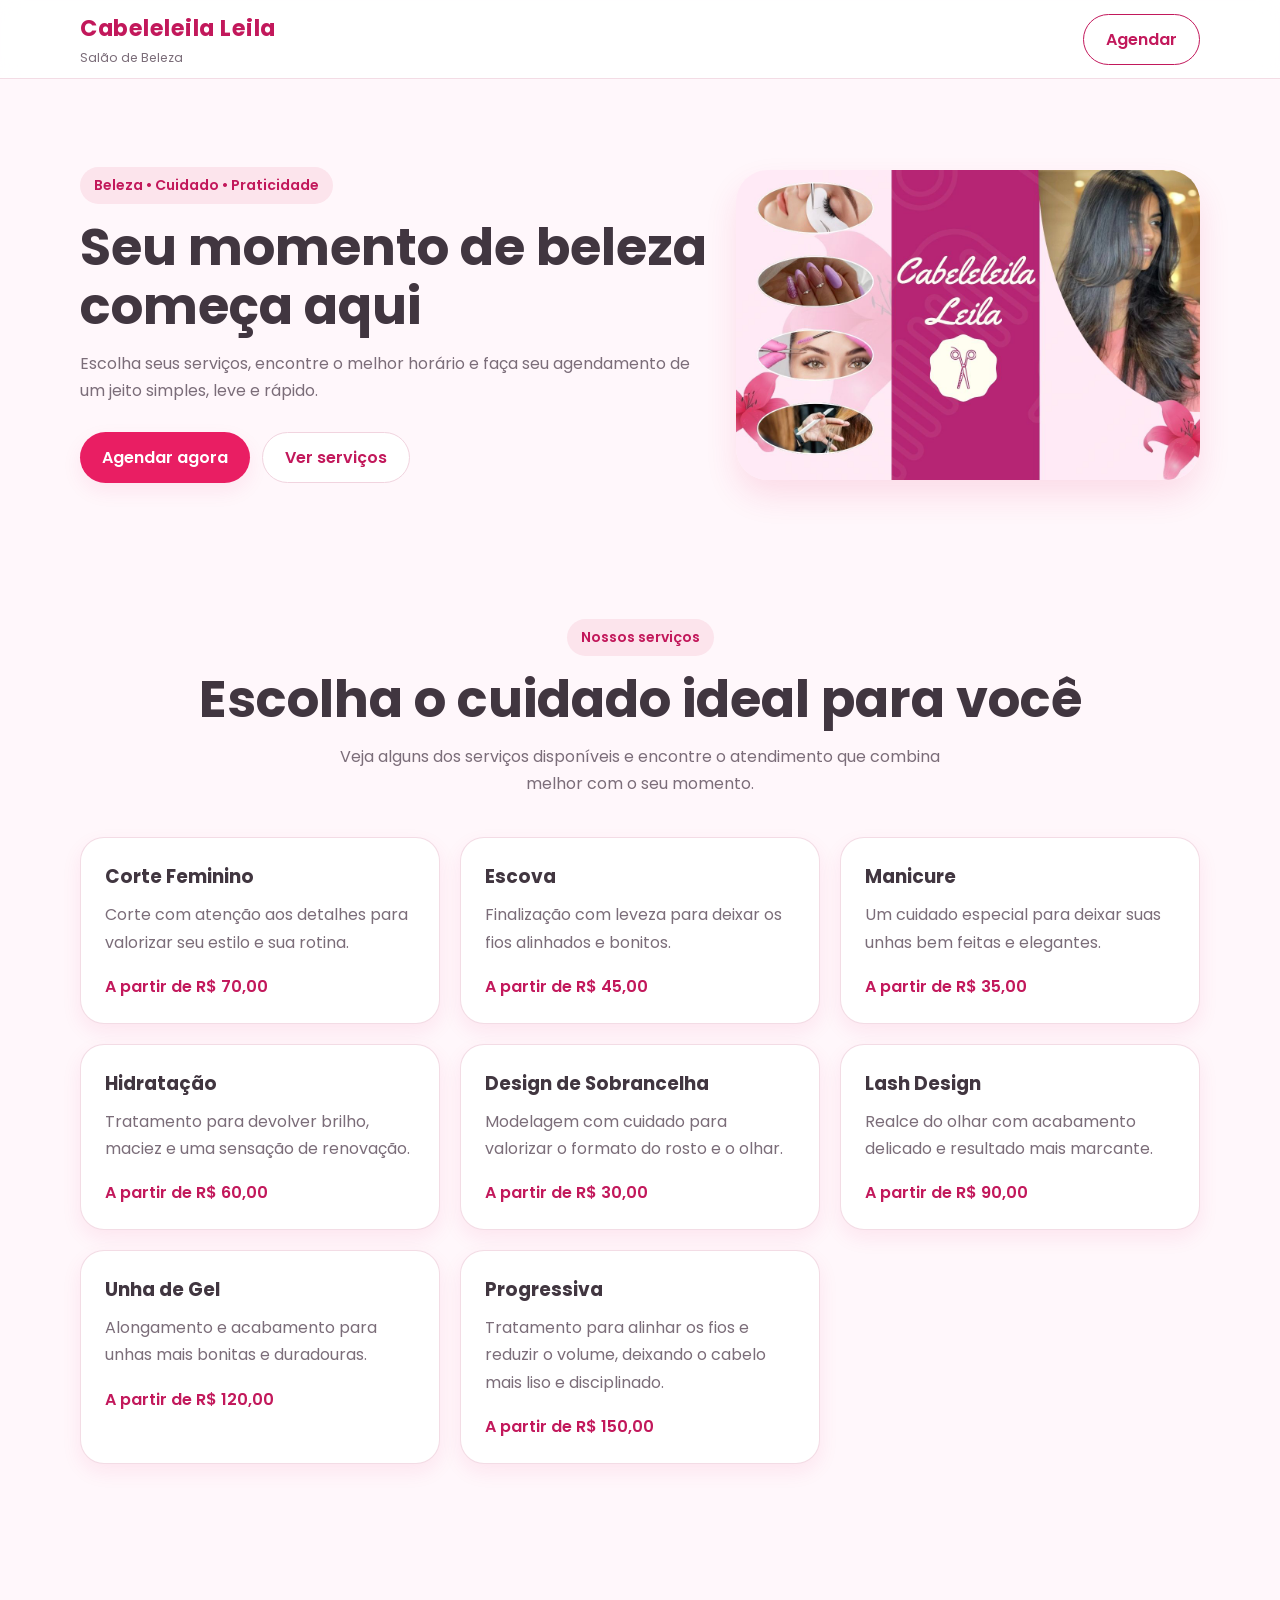
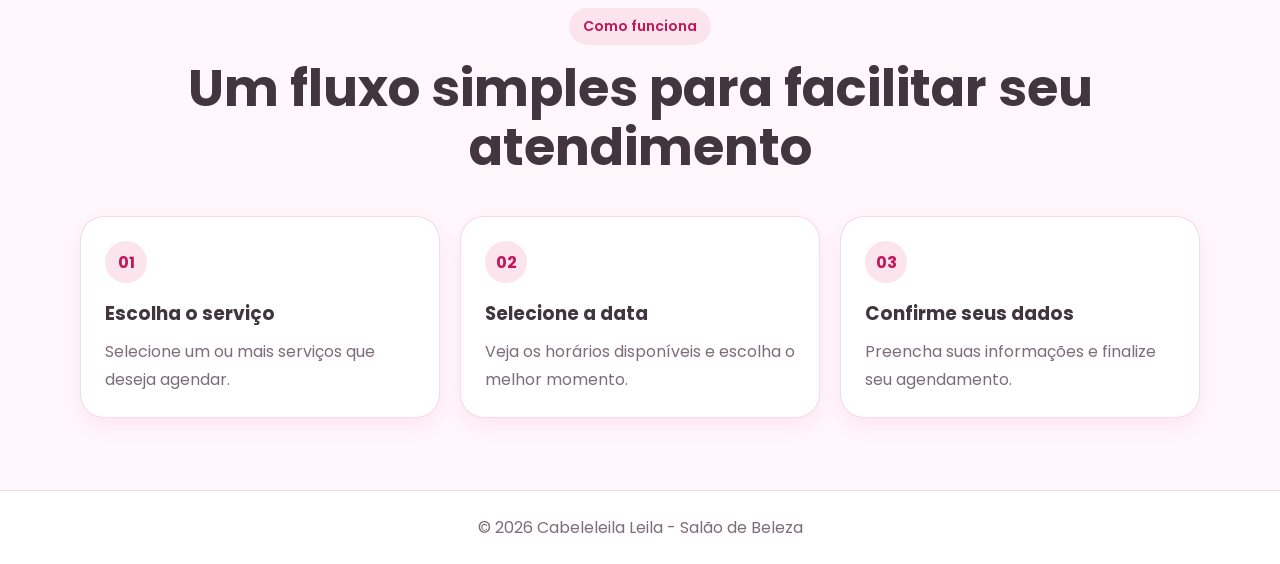
==== index.html @ 4f98e29b "Install and configure Vercel Speed Insights # Vercel Speed Insights Implementation  ## Summary Succe" ====
<!DOCTYPE html>
<html lang="pt-BR">
<head>
  <meta charset="UTF-8" />
  <meta name="viewport" content="width=device-width, initial-scale=1.0" />
  <title>Cabeleleila Leila - Salão de Beleza</title>

  <link rel="preconnect" href="https://fonts.googleapis.com" />
  <link rel="preconnect" href="https://fonts.gstatic.com" crossorigin />
  <link
    href="https://fonts.googleapis.com/css2?family=Poppins:wght@300;400;500;600;700&display=swap"
    rel="stylesheet"
  />

  <link rel="stylesheet" href="./style/global.css" />
  <link rel="stylesheet" href="./style/components.css" />
  <link rel="stylesheet" href="./style/pages/home.css" />
</head>
<body>
  <header class="header">
    <div class="container header__content">
      <a href="./index.html" class="logo-link">
        <h1 class="logo">Cabeleleila Leila</h1>
        <p class="logo-subtitle">Salão de Beleza</p>
      </a>

      <a href="./agendamento.html" class="btn btn-outline">Agendar</a>
    </div>
  </header>

  <main>
    <section class="hero">
      <div class="container hero__content">
        <div class="hero__text">
          <span class="tag">Beleza • Cuidado • Praticidade</span>

          <h2 class="hero__title">
            Seu momento de beleza começa aqui
          </h2>

          <p class="hero__description">
            Escolha seus serviços, encontre o melhor horário e faça seu
            agendamento de um jeito simples, leve e rápido.
          </p>

          <div class="hero__actions">
            <a href="./agendamento.html" class="btn btn-primary">Agendar agora</a>
            <a href="#servicos" class="btn btn-light">Ver serviços</a>
          </div>
        </div>

        <div class="hero__image">
          <img src="./assets/img/LogoDetails.jpg" alt="Logo com Detalhes" />
        </div>
      </div>
    </section>

    <section id="servicos" class="services section">
      <div class="container">
        <div class="section-header">
          <span class="section-tag">Nossos serviços</span>
          <h2 class="section-title">Escolha o cuidado ideal para você</h2>
          <p class="section-description">
            Veja alguns dos serviços disponíveis e encontre o atendimento que
            combina melhor com o seu momento.
          </p>
        </div>

        <div class="services__grid">
          <article class="service-card">
            <h3>Corte Feminino</h3>
            <p>
              Corte com atenção aos detalhes para valorizar seu estilo e sua rotina.
            </p>
            <div class="service-card__footer">
              <span>A partir de R$ 70,00</span>
            </div>
          </article>

          <article class="service-card">
            <h3>Escova</h3>
            <p>
              Finalização com leveza para deixar os fios alinhados e bonitos.
            </p>
            <div class="service-card__footer">
              <span>A partir de R$ 45,00</span>
            </div>
          </article>

          <article class="service-card">
            <h3>Manicure</h3>
            <p>
              Um cuidado especial para deixar suas unhas bem feitas e elegantes.
            </p>
            <div class="service-card__footer">
              <span>A partir de R$ 35,00</span>
            </div>
          </article>

          <article class="service-card">
            <h3>Hidratação</h3>
            <p>
              Tratamento para devolver brilho, maciez e uma sensação de renovação.
            </p>
            <div class="service-card__footer">
              <span>A partir de R$ 60,00</span>
            </div>
          </article>

          <article class="service-card">
            <h3>Design de Sobrancelha</h3>
            <p>
              Modelagem com cuidado para valorizar o formato do rosto e o olhar.
            </p>
            <div class="service-card__footer">
              <span>A partir de R$ 30,00</span>
            </div>
          </article>

          <article class="service-card">
            <h3>Lash Design</h3>
            <p>
              Realce do olhar com acabamento delicado e resultado mais marcante.
            </p>
            <div class="service-card__footer">
              <span>A partir de R$ 90,00</span>
            </div>
          </article>

          <article class="service-card">
            <h3>Unha de Gel</h3>
            <p>
              Alongamento e acabamento para unhas mais bonitas e duradouras.
            </p>
            <div class="service-card__footer">
              <span>A partir de R$ 120,00</span>
            </div>
          </article>

          <article class="service-card">
            <h3>Progressiva</h3>
            <p>
              Tratamento para alinhar os fios e reduzir o volume, deixando o cabelo mais liso e disciplinado.
            </p>
            <div class="service-card__footer">
              <span>A partir de R$ 150,00</span>
            </div>
          </article>
        </div>
      </div>
    </section>

    <section class="benefits section">
      <div class="container">
        <div class="section-header">
          <span class="section-tag">Como funciona</span>
          <h2 class="section-title">Um fluxo simples para facilitar seu atendimento</h2>
        </div>

        <div class="benefits__grid">
          <div class="info-card">
            <span class="info-card__number">01</span>
            <h3>Escolha o serviço</h3>
            <p>Selecione um ou mais serviços que deseja agendar.</p>
          </div>

          <div class="info-card">
            <span class="info-card__number">02</span>
            <h3>Selecione a data</h3>
            <p>Veja os horários disponíveis e escolha o melhor momento.</p>
          </div>

          <div class="info-card">
            <span class="info-card__number">03</span>
            <h3>Confirme seus dados</h3>
            <p>Preencha suas informações e finalize seu agendamento.</p>
          </div>
        </div>
      </div>
    </section>
  </main>

  <footer class="footer">
    <div class="container">
      <p>© 2026 Cabeleleila Leila - Salão de Beleza</p>
    </div>
  </footer>

  <script src="./script/main.js"></script>
  <script defer src="/_vercel/insights/script.js"></script>

  <!-- Vercel Speed Insights -->
  <script>
    window.si = window.si || function () { (window.siq = window.siq || []).push(arguments); };
  </script>
  <script defer src="/_vercel/speed-insights/script.js"></script>
</body>
</html>
---- style/global.css ----
/* =====================
   CORES E AJUSTES GERAIS
   deixei as cores e medidas principais aqui
   pra facilitar mudanças depois
===================== */
:root {
  --color-primary: #e91e63;
  --color-primary-dark: #c2185b;
  --color-primary-soft: #fce4ec;
  --color-bg: #fff7fb;
  --color-surface: #ffffff;
  --color-text: #413640;
  --color-text-light: #7b6d79;
  --color-border: #f1d4df;
  --color-white: #ffffff;

  --radius-sm: 10px;
  --radius-md: 16px;
  --radius-lg: 24px;

  --shadow-sm: 0 8px 20px rgba(233, 30, 99, 0.08);
  --shadow-md: 0 16px 32px rgba(233, 30, 99, 0.12);

  --container-width: 1120px;
  --transition: 0.25s ease;
}

/* reset básico pra evitar diferença de espaçamento */
* {
  margin: 0;
  padding: 0;
  box-sizing: border-box;
}

/* deixa a navegação entre seções mais suave */
html {
  scroll-behavior: smooth;
}

/* estilo geral da página */
body {
  font-family: "Poppins", sans-serif;
  background: var(--color-bg);
  color: var(--color-text);
}

/* tira o sublinhado padrão dos links */
a {
  text-decoration: none;
  color: inherit;
}

/* mantém a mesma fonte nos campos e botões */
button,
input,
select,
textarea {
  font: inherit;
}

/* evita imagem quebrando layout */
img {
  max-width: 100%;
  display: block;
}

/* centraliza o conteúdo */
.container {
  width: min(var(--container-width), 90%);
  margin: 0 auto;
}

/* espaçamento padrão das seções */
.section {
  padding: 72px 0;
}

/* header fixo no topo */
.header {
  background: rgba(255, 255, 255, 0.9);
  border-bottom: 1px solid rgba(241, 212, 223, 0.8);
  position: sticky;
  top: 0;
  z-index: 10;
  backdrop-filter: blur(10px);
}

/* conteúdo interno do header */
.header__content {
  min-height: 78px;
  display: flex;
  align-items: center;
  justify-content: space-between;
  gap: 16px;
}

/* nome principal do salão */
.logo {
  font-size: 1.4rem;
  font-weight: 700;
  color: var(--color-primary-dark);
  letter-spacing: 0.5px;
}

/* texto menor abaixo da logo */
.logo-subtitle {
  font-size: 0.78rem;
  color: var(--color-text-light);
  margin-top: 4px;
}

/* deixa a logo clicável sem bagunçar layout */
.logo-link {
  display: flex;
  flex-direction: column;
  text-decoration: none;
}

/* efeito leve ao passar o mouse */
.logo-link:hover {
  opacity: 0.8;
}

/* topo das seções */
.section-header,
.page-top {
  text-align: center;
  margin-bottom: 40px;
}

/* tag de destaque */
.section-tag,
.tag {
  display: inline-block;
  background: var(--color-primary-soft);
  color: var(--color-primary-dark);
  padding: 8px 14px;
  border-radius: 999px;
  font-size: 0.88rem;
  font-weight: 600;
  margin-bottom: 14px;
}

/* títulos principais */
.section-title,
.hero__title {
  font-size: clamp(2rem, 4vw, 3.4rem);
  line-height: 1.15;
  margin-bottom: 14px;
}

/* textos de apoio */
.section-description,
.hero__description {
  color: var(--color-text-light);
  max-width: 620px;
  margin: 0 auto;
  line-height: 1.7;
}

/* rodapé */
.footer {
  border-top: 1px solid rgba(241, 212, 223, 0.8);
  padding: 24px 0;
  text-align: center;
  color: var(--color-text-light);
  background: #fff;
}

/* responsividade*/

/* ajustes pra celular */
@media (max-width: 768px) {
  .section {
    padding: 56px 0;
  }

  .header__content {
    min-height: 70px;
  }

  .logo {
    font-size: 1.1rem;
  }

  .logo-subtitle {
    font-size: 0.72rem;
  }
}
---- style/components.css ----
/* botão base usado no projeto todo */
.btn {
  display: inline-flex;
  align-items: center;
  justify-content: center;
  gap: 8px;
  border: none;
  border-radius: 999px;
  padding: 12px 22px;
  font-weight: 600;
  cursor: pointer;
  transition: var(--transition);
}

/* leve efeito ao passar o mouse */
.btn:hover {
  transform: translateY(-1px);
}

/* botão principal */
.btn-primary {
  background: var(--color-primary);
  color: var(--color-white);
  box-shadow: var(--shadow-sm);
}

/* escurece um pouco no hover */
.btn-primary:hover {
  background: var(--color-primary-dark);
}

/* botão claro */
.btn-light {
  background: var(--color-white);
  color: var(--color-primary-dark);
  border: 1px solid var(--color-border);
}

/* botão só com contorno */
.btn-outline {
  background: transparent;
  color: var(--color-primary-dark);
  border: 1px solid var(--color-primary-dark);
}

/* botão ocupando toda largura */
.btn-full {
  width: 100%;
}

/* card padrão do sistema */
.card {
  background: var(--color-surface);
  border: 1px solid rgba(241, 212, 223, 0.8);
  border-radius: var(--radius-lg);
  box-shadow: var(--shadow-sm);
  padding: 28px;
}

/* campo padrão */
.input {
  width: 100%;
  border: 1px solid var(--color-border);
  background: #fff;
  border-radius: var(--radius-sm);
  padding: 14px 16px;
  outline: none;
  transition: var(--transition);
}

/* destaque quando o campo está ativo */
.input:focus {
  border-color: var(--color-primary);
  box-shadow: 0 0 0 4px rgba(233, 30, 99, 0.1);
}

/* grupo de label + input */
.form-group {
  display: flex;
  flex-direction: column;
  gap: 8px;
}

/* estilo do texto do label */
.form-group label {
  font-weight: 500;
  color: var(--color-text);
}

/* título usado em blocos internos */
.block-title {
  font-size: 1.1rem;
  margin-bottom: 18px;
}
---- style/pages/home.css ----
/* área principal da home */
.hero {
  padding: 88px 0 64px;
}

/* divide texto e imagem */
.hero__content {
  display: grid;
  grid-template-columns: 1.15fr 0.85fr;
  gap: 28px;
  align-items: center;
}

/* espaço abaixo do texto principal */
.hero__text .hero__description {
  margin: 0 0 28px;
}

/* botões da home */
.hero__actions {
  display: flex;
  flex-wrap: wrap;
  gap: 12px;
}

/* container da imagem */
.hero__image {
  border-radius: 32px;
  overflow: hidden;
  box-shadow: var(--shadow-md);
}

/* imagem ocupa todo espaço */
.hero__image img {
  width: 100%;
  height: 100%;
  object-fit: cover;
  transition: transform 0.4s ease;
}

/* zoom leve no hover */
.hero__image:hover img {
  transform: scale(1.03);
}

/* grade dos serviços */
.services__grid {
  display: grid;
  grid-template-columns: repeat(3, 1fr);
  gap: 20px;
}

/* grade da seção de como funciona */
.benefits__grid {
  display: grid;
  grid-template-columns: repeat(3, 1fr);
  gap: 20px;
}

/* card dos serviços e também os cards informativos */
.service-card,
.info-card {
  background: var(--color-surface);
  border: 1px solid rgba(241, 212, 223, 0.8);
  border-radius: 24px;
  padding: 24px;
  box-shadow: var(--shadow-sm);
}

/* espaço abaixo dos títulos */
.service-card h3,
.info-card h3 {
  margin-bottom: 10px;
}

/* texto dos cards */
.service-card p,
.info-card p {
  color: var(--color-text-light);
  line-height: 1.7;
}

/* preço do serviço */
.service-card__footer {
  margin-top: 18px;
  font-weight: 600;
  color: var(--color-primary-dark);
}

/* número dos cards da seção explicativa */
.info-card__number {
  display: inline-flex;
  width: 42px;
  height: 42px;
  border-radius: 50%;
  align-items: center;
  justify-content: center;
  background: var(--color-primary-soft);
  color: var(--color-primary-dark);
  font-weight: 700;
  margin-bottom: 16px;
}

/* responsididade */

/* ajuste pra tablet */
@media (max-width: 992px) {
  .hero__content,
  .services__grid,
  .benefits__grid {
    grid-template-columns: 1fr 1fr;
  }
}

/* ajuste pra celular */
@media (max-width: 768px) {
  .hero {
    padding: 56px 0 32px;
  }

  .hero__content {
    grid-template-columns: 1fr;
  }

  .hero__image {
    order: 2;
  }

  .hero__content,
  .services__grid,
  .benefits__grid {
    grid-template-columns: 1fr;
  }
}
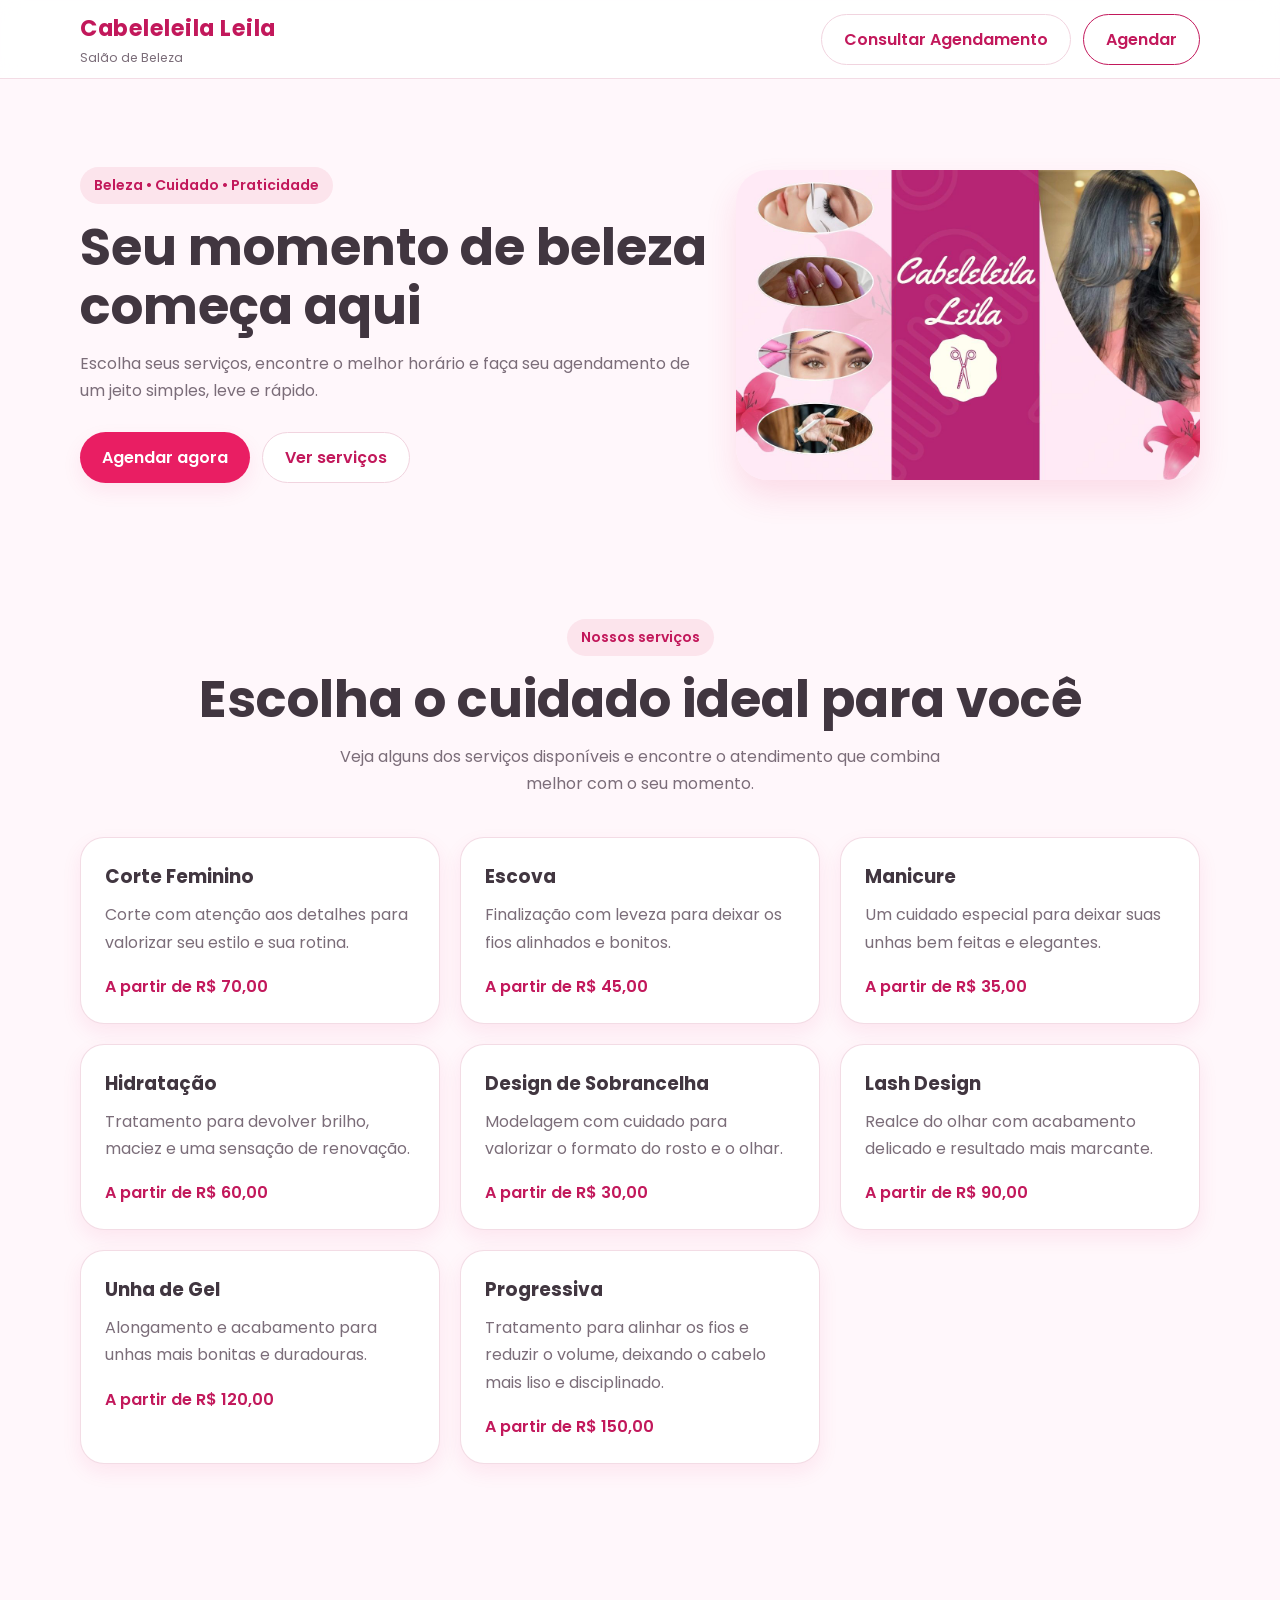
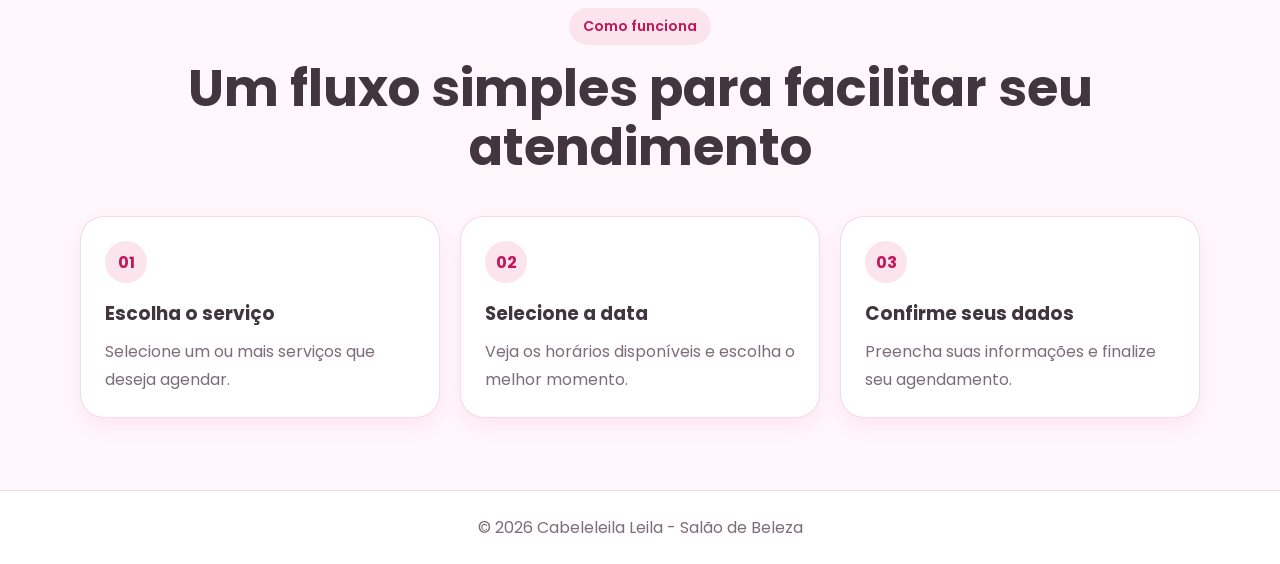
==== commit 927f2426: "Add consulta de agendamento" ====
--- a/index.html
+++ b/index.html
@@ -15,6 +15,7 @@
   <link rel="stylesheet" href="./style/global.css" />
   <link rel="stylesheet" href="./style/components.css" />
   <link rel="stylesheet" href="./style/pages/home.css" />
+  <script defer src="/_vercel/insights/script.js"></script>
 </head>
 <body>
   <header class="header">
@@ -24,7 +25,10 @@
         <p class="logo-subtitle">Salão de Beleza</p>
       </a>
 
-      <a href="./agendamento.html" class="btn btn-outline">Agendar</a>
+      <div class="header__actions">
+        <a href="./consultar-agendamento.html" class="btn btn-light">Consultar Agendamento</a>
+        <a href="./agendamento.html" class="btn btn-outline">Agendar</a>
+      </div>
     </div>
   </header>
 
@@ -188,11 +192,5 @@
 
   <script src="./script/main.js"></script>
   <script defer src="/_vercel/insights/script.js"></script>
-
-  <!-- Vercel Speed Insights -->
-  <script>
-    window.si = window.si || function () { (window.siq = window.siq || []).push(arguments); };
-  </script>
-  <script defer src="/_vercel/speed-insights/script.js"></script>
 </body>
-</html>
+</html>
--- a/style/global.css
+++ b/style/global.css
@@ -94,6 +94,13 @@
   gap: 16px;
 }
 
+/* agrupa os botões do header */
+.header__actions {
+  display: flex;
+  align-items: center;
+  gap: 12px;
+}
+
 /* nome principal do salão */
 .logo {
   font-size: 1.4rem;
--- a/style/components.css
+++ b/style/components.css
@@ -91,4 +91,21 @@
 .block-title {
   font-size: 1.1rem;
   margin-bottom: 18px;
+}
+
+/* mensagem abaixo do botão */
+.message-box {
+  margin-top: 14px;
+  font-size: 0.95rem;
+  line-height: 1.5;
+}
+
+/* quando der certo */
+.message-box.success {
+  color: #2e7d32;
+}
+
+/* quando faltar alguma coisa */
+.message-box.error {
+  color: #d32f2f;
 }
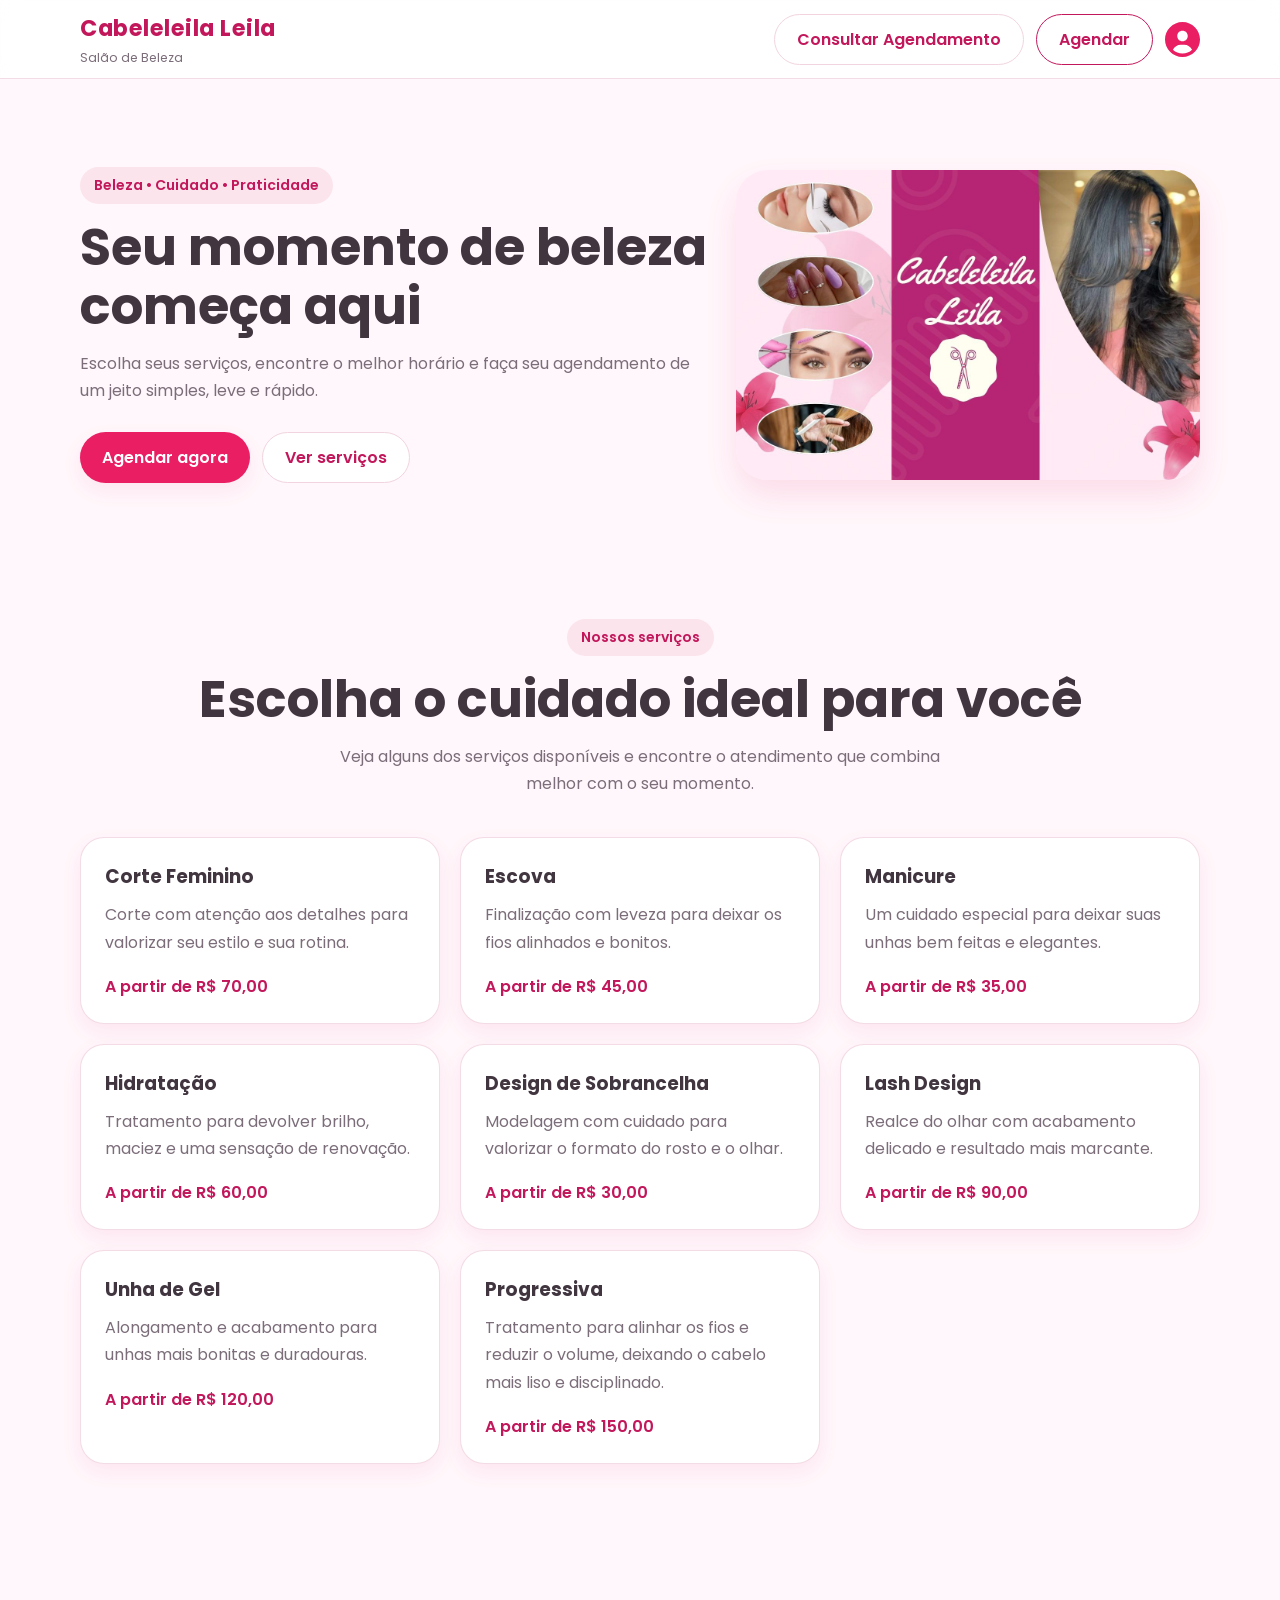
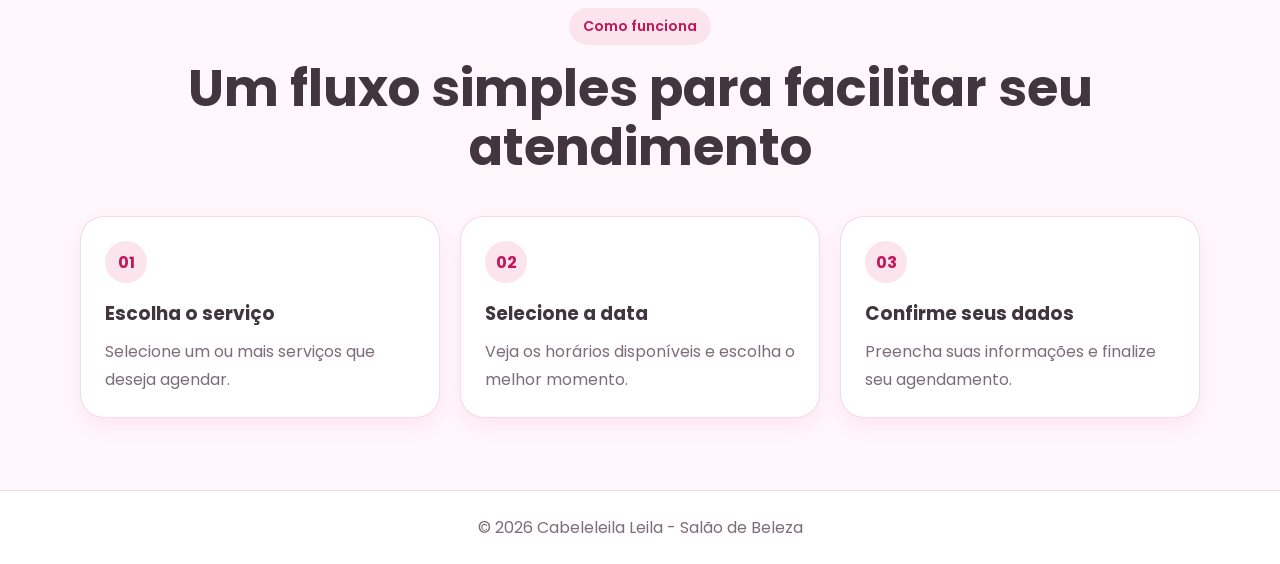
==== commit d8319ab2: "Implementação de sistema de login, painel de adm, dashboard interativo e alteracao das datas" ====
--- a/index.html
+++ b/index.html
@@ -16,6 +16,8 @@
   <link rel="stylesheet" href="./style/components.css" />
   <link rel="stylesheet" href="./style/pages/home.css" />
   <script defer src="/_vercel/insights/script.js"></script>
+  <link rel="stylesheet" href="https://boxicons.com/">
+
 </head>
 <body>
   <header class="header">
@@ -28,6 +30,11 @@
       <div class="header__actions">
         <a href="./consultar-agendamento.html" class="btn btn-light">Consultar Agendamento</a>
         <a href="./agendamento.html" class="btn btn-outline">Agendar</a>
+        <a href="./login.html" class="icon-btn"><svg  xmlns="http://www.w3.org/2000/svg" width="40" height="40"  
+          fill="#e91e63" viewBox="2 2 20 20" >
+          <path d="M12 2C6.49 2 2 6.49 2 12s4.49 10 10 10 10-4.49 10-10S17.51 2 12 2m0 5c1.73 0 3 1.27 3 3s-1.27 3-3 3-3-1.27-3-3 1.27-3 3-3m0 13a7.98 7.98 0 0 1-5.48-2.18C7.33 16.16 9.03 15 11 15h2c1.97 0 3.66 1.16 4.47 2.82A7.94 7.94 0 0 1 12 20"/>
+          </svg>
+        </a>
       </div>
     </div>
   </header>
@@ -192,5 +199,6 @@
 
   <script src="./script/main.js"></script>
   <script defer src="/_vercel/insights/script.js"></script>
+  <script>lucide.createIcons();</script>
 </body>
 </html>
--- a/style/global.css
+++ b/style/global.css
@@ -1,7 +1,6 @@
 /* =====================
-   CORES E AJUSTES GERAIS
-   deixei as cores e medidas principais aqui
-   pra facilitar mudanças depois
+   cores e ajustes gerais
+   deixei as cores e medidas principais aqui pra facilitar mudanças depois
 ===================== */
 :root {
   --color-primary: #e91e63;
--- a/style/components.css
+++ b/style/components.css
@@ -108,4 +108,25 @@
 /* quando faltar alguma coisa */
 .message-box.error {
   color: #d32f2f;
+}
+
+/* botão de ícone no header */
+.icon-btn {
+  display: inline-flex;
+  align-items: center;
+  justify-content: center;
+  width: 35px;
+  height: 35px;
+}
+
+/* efeito ao passar o mouse */
+.icon-btn:hover {
+  transform: scale(1.05);
+  opacity: 0.85;
+}
+
+/* controla o tamanho do svg */
+.icon-btn svg {
+  width: 35px;
+  height: 35px;
 }
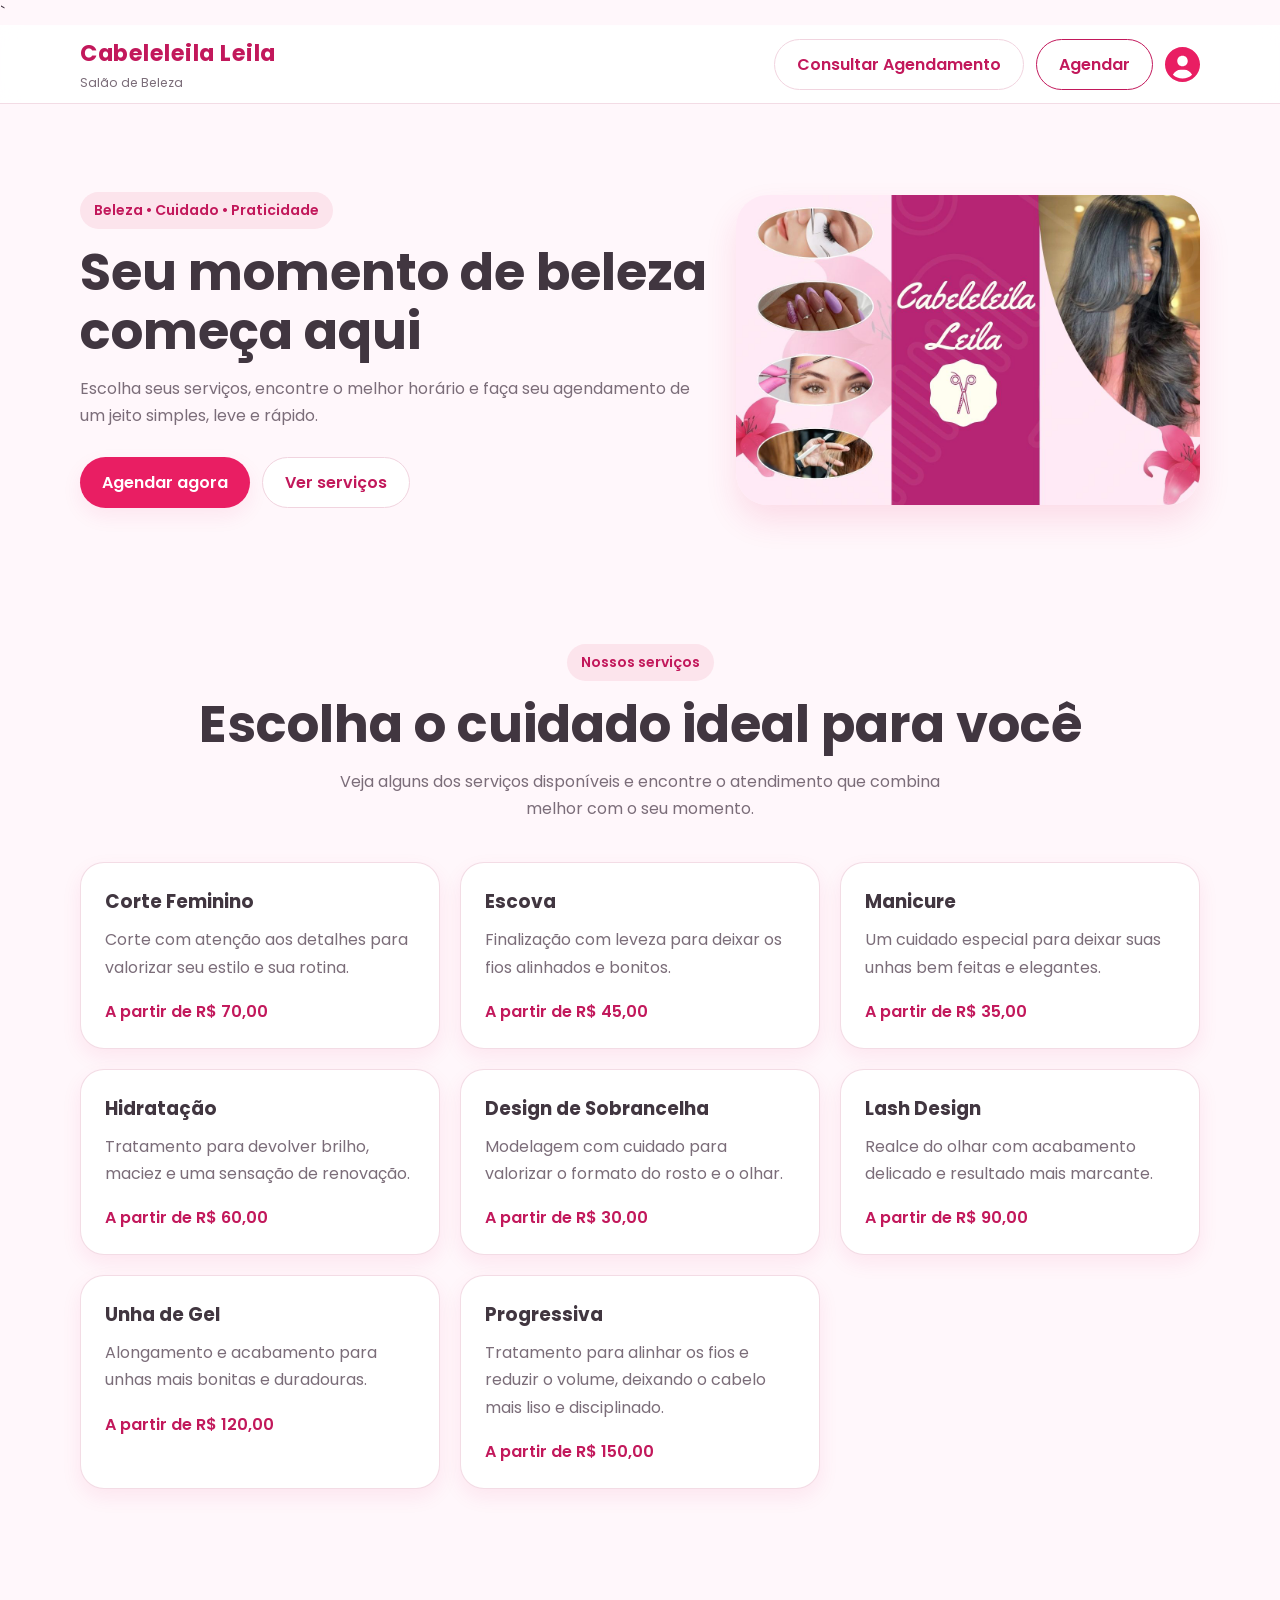
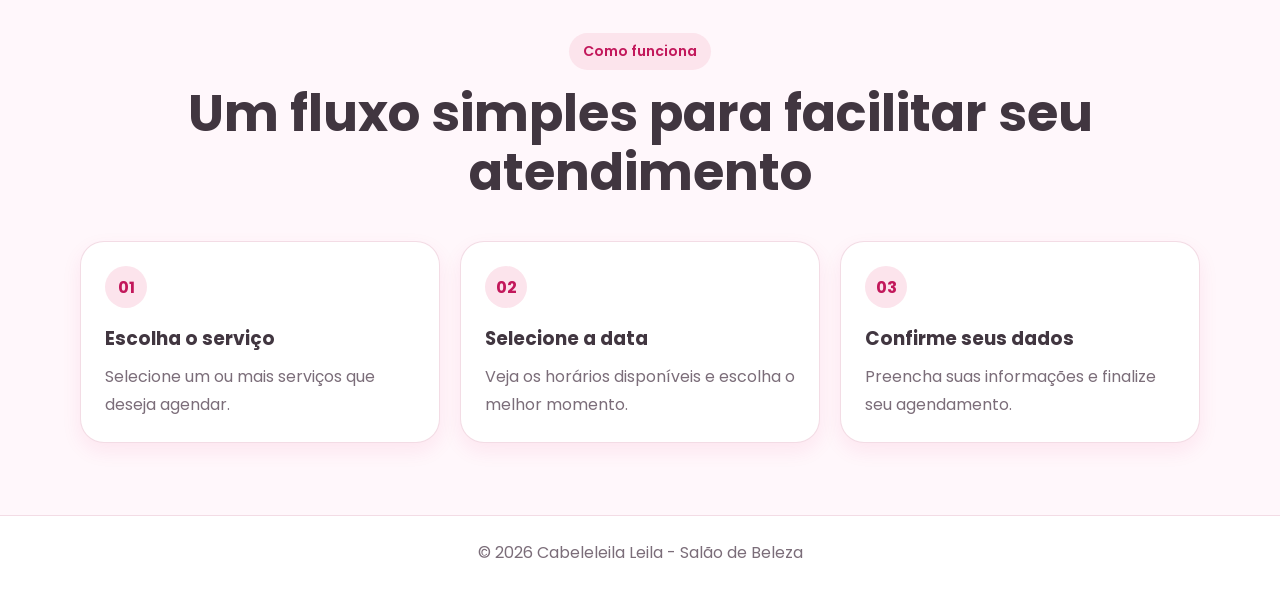
==== commit 5366b27e: "add favicon" ====
--- a/index.html
+++ b/index.html
@@ -5,6 +5,7 @@
   <meta name="viewport" content="width=device-width, initial-scale=1.0" />
   <title>Cabeleleila Leila - Salão de Beleza</title>
 
+  <link rel="icon" type="image/svg+xml" href="./assets/img/IconLogo.svg"/>
   <link rel="preconnect" href="https://fonts.googleapis.com" />
   <link rel="preconnect" href="https://fonts.gstatic.com" crossorigin />
   <link
@@ -16,7 +17,8 @@
   <link rel="stylesheet" href="./style/components.css" />
   <link rel="stylesheet" href="./style/pages/home.css" />
   <script defer src="/_vercel/insights/script.js"></script>
-  <link rel="stylesheet" href="https://boxicons.com/">
+  <link rel="stylesheet" href="https://boxicons.com/">`
+  
 
 </head>
 <body>
@@ -35,6 +37,16 @@
           <path d="M12 2C6.49 2 2 6.49 2 12s4.49 10 10 10 10-4.49 10-10S17.51 2 12 2m0 5c1.73 0 3 1.27 3 3s-1.27 3-3 3-3-1.27-3-3 1.27-3 3-3m0 13a7.98 7.98 0 0 1-5.48-2.18C7.33 16.16 9.03 15 11 15h2c1.97 0 3.66 1.16 4.47 2.82A7.94 7.94 0 0 1 12 20"/>
           </svg>
         </a>
+      </div>
+
+      <button class="menu-toggle" id="menu-toggle" type="button" aria-label="Abrir menu">
+        ⋮
+      </button>
+
+      <div class="mobile-menu" id="mobile-menu">
+        <a href="./consultar-agendamento.html">Consultar Agendamento</a>
+        <a href="./agendamento.html">Agendar</a>
+        <a href="./login.html">Área administrativa</a>
       </div>
     </div>
   </header>
@@ -197,6 +209,7 @@
     </div>
   </footer>
 
+  <script src="./script/menu.js"></script>
   <script src="./script/main.js"></script>
   <script defer src="/_vercel/insights/script.js"></script>
   <script>lucide.createIcons();</script>
--- a/style/global.css
+++ b/style/global.css
@@ -1,7 +1,5 @@
-/* =====================
-   cores e ajustes gerais
-   deixei as cores e medidas principais aqui pra facilitar mudanças depois
-===================== */
+/* cores e ajustes gerais
+   deixei as cores e medidas principais aqui pra facilitar mudanças depois */
 :root {
   --color-primary: #e91e63;
   --color-primary-dark: #c2185b;
@@ -93,6 +91,52 @@
   gap: 16px;
 }
 
+/* botão do menu mobile */
+.menu-toggle {
+  display: none;
+  border: none;
+  background: transparent;
+  font-size: 1.8rem;
+  line-height: 1;
+  cursor: pointer;
+  color: var(--color-primary-dark);
+}
+
+/* menu mobile escondido por padrão */
+.mobile-menu {
+  display: none;
+  position: absolute;
+  top: 84px;
+  right: 20px;
+  min-width: 220px;
+  background: #fff;
+  border: 1px solid var(--color-border);
+  border-radius: 16px;
+  box-shadow: var(--shadow-sm);
+  padding: 10px;
+  z-index: 20;
+}
+
+/* quando estiver aberto */
+.mobile-menu.is-open {
+  display: grid;
+  gap: 8px;
+}
+
+/* links do menu */
+.mobile-menu a {
+  padding: 10px 12px;
+  border-radius: 10px;
+  color: var(--color-text);
+  transition: var(--transition);
+}
+
+/* hover do menu */
+.mobile-menu a:hover {
+  background: var(--color-primary-soft);
+  color: var(--color-primary-dark);
+}
+
 /* agrupa os botões do header */
 .header__actions {
   display: flex;
@@ -177,14 +221,32 @@
 
 /* ajustes pra celular */
 @media (max-width: 768px) {
+    /* esconde os botões normais no mobile */
+  .header__actions {
+    display: none;
+  }
+
+  /* mostra o botão dos 3 pontinhos */
+  .menu-toggle {
+    display: inline-flex;
+    align-items: center;
+    justify-content: center;
+  }
+
+  /* garante que o header sirva de referência pro menu */
+  .header {
+    position: sticky;
+  }
+
+  .header__content {
+    min-height: 70px;
+    position: relative;
+  }
+  
   .section {
     padding: 56px 0;
   }
 
-  .header__content {
-    min-height: 70px;
-  }
-
   .logo {
     font-size: 1.1rem;
   }
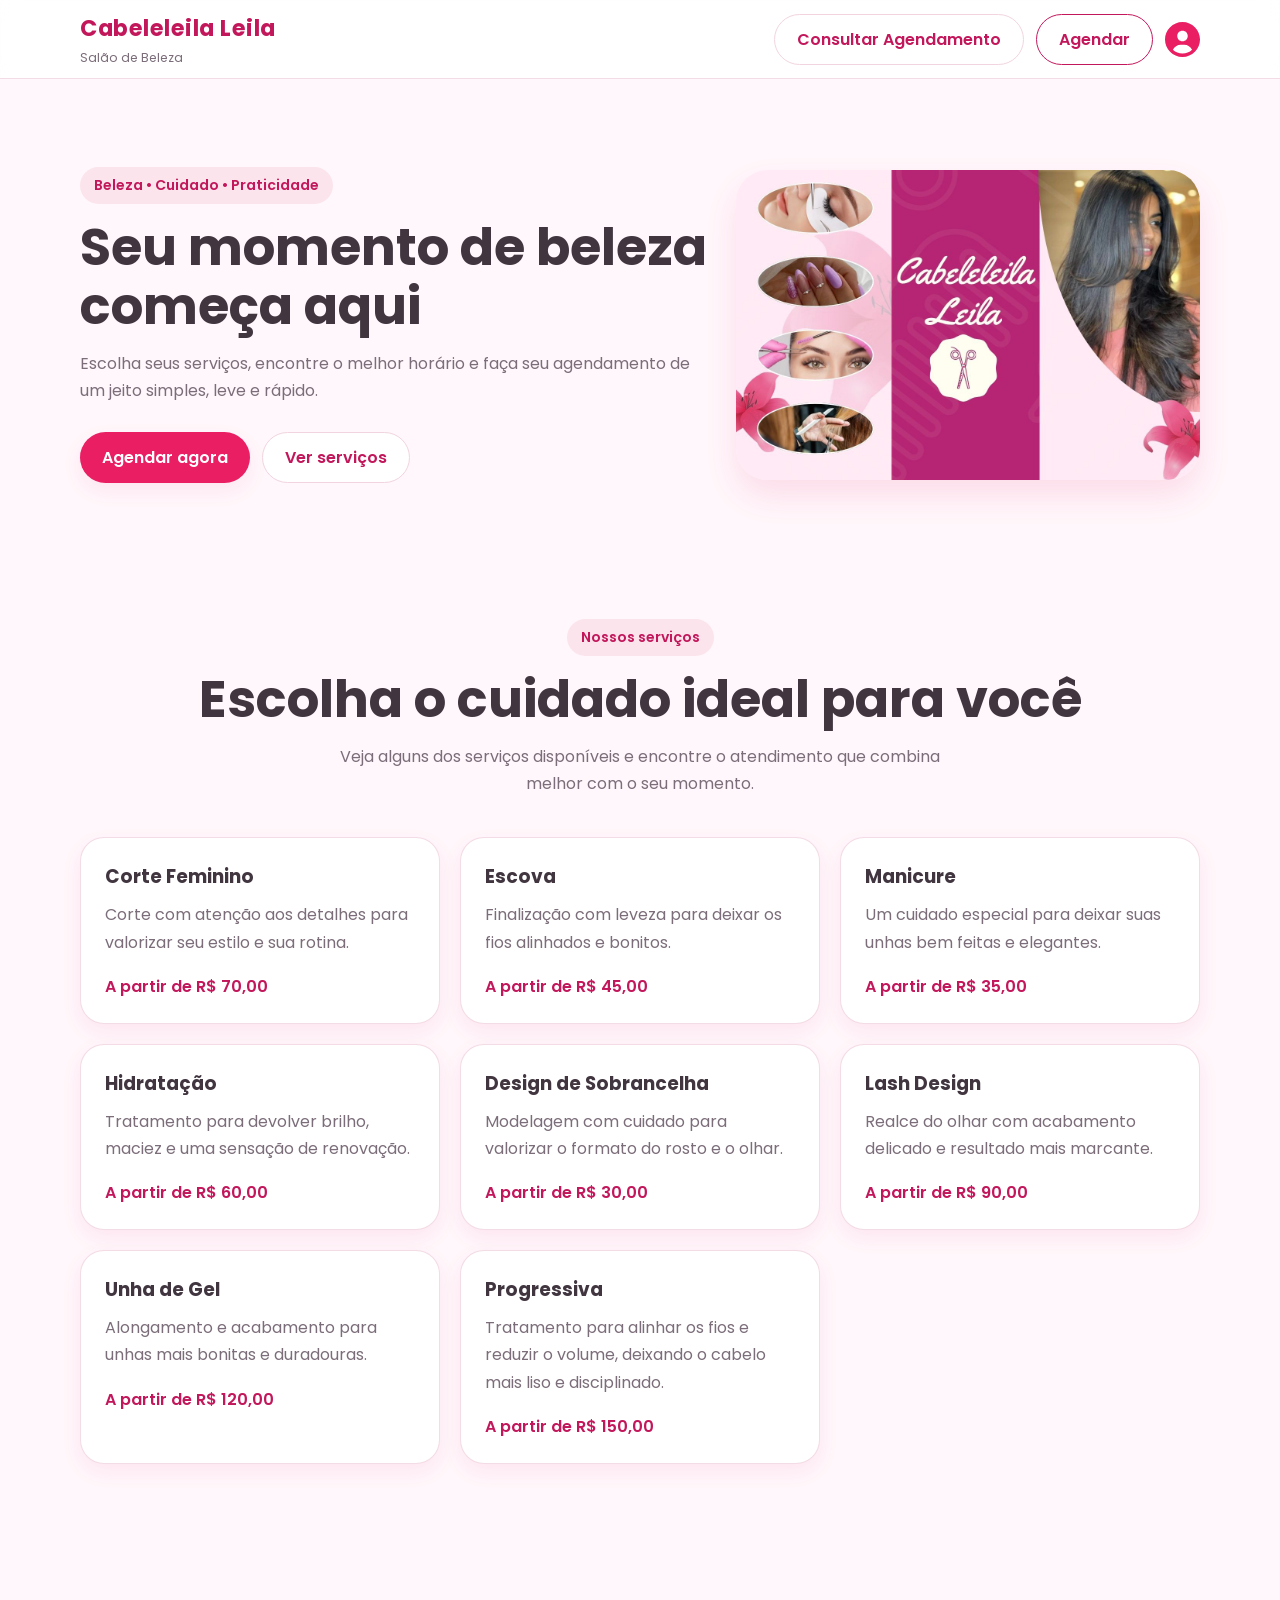
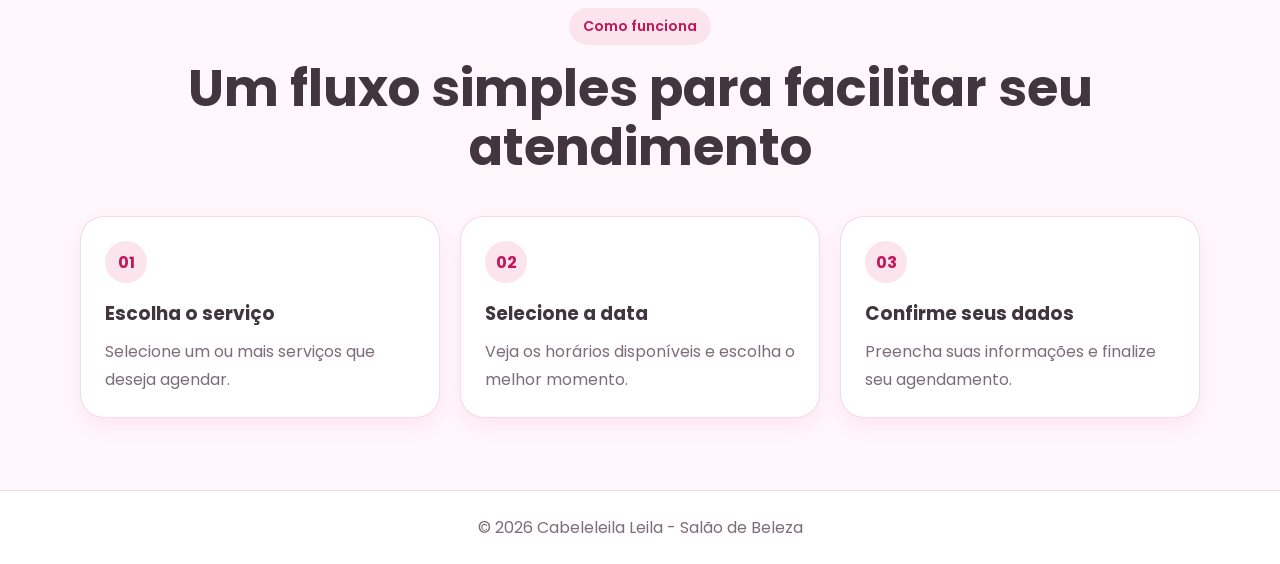
==== commit c6664512: "uma (  `  ) quebrando meu front kakakak" ====
--- a/index.html
+++ b/index.html
@@ -17,7 +17,7 @@
   <link rel="stylesheet" href="./style/components.css" />
   <link rel="stylesheet" href="./style/pages/home.css" />
   <script defer src="/_vercel/insights/script.js"></script>
-  <link rel="stylesheet" href="https://boxicons.com/">`
+  <link rel="stylesheet" href="https://boxicons.com/">
   
 
 </head>
